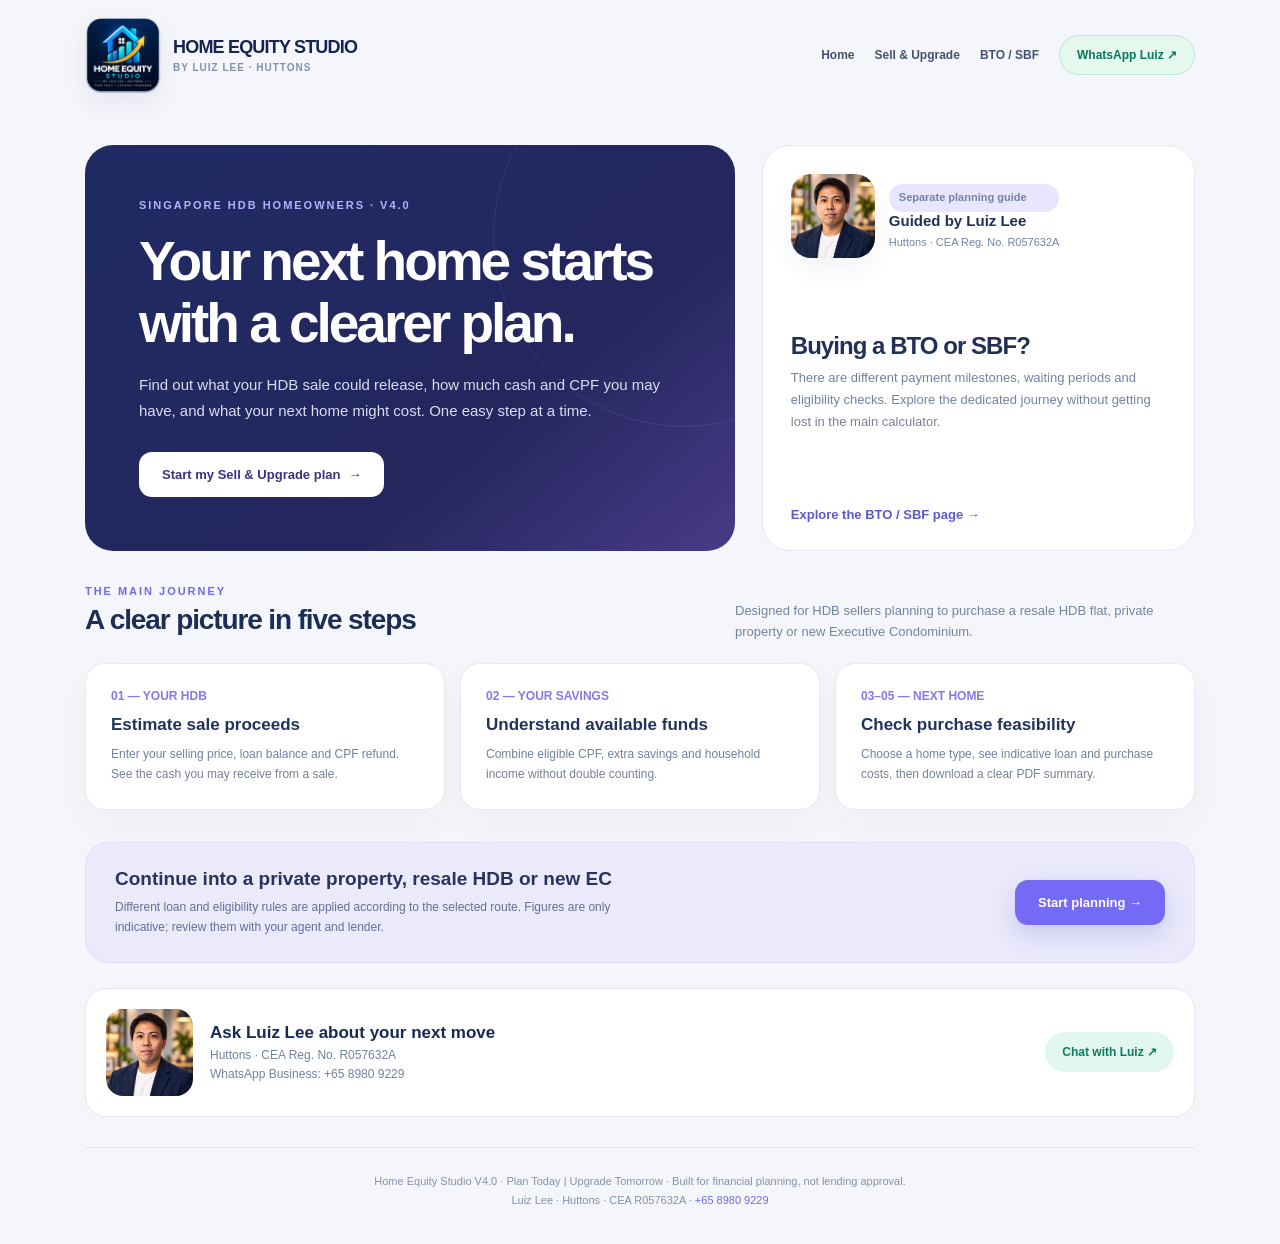
==== index.html @ 239b0c5e "Add files via upload" ====
<!doctype html><html lang="en-SG"><head><meta charset="utf-8"><meta name="viewport" content="width=device-width,initial-scale=1"><meta name="robots" content="index,follow"><title>Home Equity Studio | Singapore HDB Sell & Upgrade Calculator</title><meta name="description" content="Plan your HDB sale and next home in guided steps. Compare resale HDB, private property and new EC with indicative CPF and loan estimates."><link rel="canonical" href="https://hdb-mop-calculator.vercel.app/"><meta name="theme-color" content="#202b60"><meta property="og:title" content="Home Equity Studio | Singapore HDB Sell & Upgrade Calculator"><meta property="og:description" content="Plan your HDB sale and next home in guided steps. Compare resale HDB, private property and new EC with indicative CPF and loan estimates."><meta property="og:type" content="website"><style>
:root{font-family:Inter,"Segoe UI",Arial,sans-serif;color:#233452;--ink:#1c2851;--muted:#6f7d96;--accent:#665ce5}*{box-sizing:border-box}html{scroll-behavior:smooth}body{margin:0;background:#f5f6fb}a{text-decoration:none}button,input{font:inherit}.wrap{width:min(1110px,calc(100% - 32px));margin:0 auto}.nav{display:flex;align-items:center;justify-content:space-between;gap:10px;padding:17px 0}.brand{display:flex;align-items:center;gap:12px;min-width:0;color:#172451}.brand img{width:76px;height:76px;object-fit:contain;border-radius:16px;box-shadow:0 10px 22px #20306012}.brand b{display:block;font-size:18px;letter-spacing:-.045em}.brand small{display:block;font-size:10px;color:#8190ac;letter-spacing:.1em;font-weight:800;margin-top:4px}.navlinks{display:flex;align-items:center;gap:20px;font-size:12px;font-weight:800}.navlinks a{color:#435272}.navlinks .wa{background:#e4f8ee;border:1px solid #b7e8d2;color:#09775d;padding:12px 17px;border-radius:90px;white-space:nowrap}.eyebrow{font-size:11px;letter-spacing:.18em;color:#7168eb;font-weight:900;text-transform:uppercase}.hero{display:grid;grid-template-columns:1.2fr .8fr;gap:27px;align-items:stretch;margin:35px 0 34px}.hero-left{background:linear-gradient(140deg,#1f2b63,#25265e 65%,#483b87);color:white;border-radius:28px;padding:clamp(24px,4.5vw,54px);min-height:390px;position:relative;overflow:hidden}.hero-left:before{content:"";width:380px;height:380px;border:1px solid #ffffff14;border-radius:50%;position:absolute;right:-140px;top:-100px}.hero-left .eyebrow{color:#b6b1ff}.hero h1{font-size:clamp(35px,4.3vw,55px);line-height:1.12;letter-spacing:-.055em;margin:20px 0 18px;font-weight:900;max-width:650px}.hero p{font-size:15px;color:#d9ddf0;line-height:1.75;max-width:570px;margin:0 0 27px}.btn{display:inline-flex;justify-content:center;align-items:center;gap:8px;background:#746af5;color:white;padding:15px 23px;border-radius:13px;font-weight:850;font-size:13px;box-shadow:0 10px 24px #392fb22d}.btn:hover{background:#6559e1}.btn.alt{background:#fff;color:#393286;box-shadow:none}.hero-right{border:1px solid #e6e9f4;border-radius:28px;background:white;padding:28px;display:flex;flex-direction:column;justify-content:space-between;gap:18px}.hero-right .bigicon{width:72px;height:72px;background:#efeefe;color:#655cea;border-radius:21px;display:grid;place-items:center;font-size:32px}.hero-guide{display:flex;align-items:center;gap:14px}.hero-guide img{width:84px;height:84px;border-radius:20px;object-fit:cover;object-position:center 35%;box-shadow:0 10px 24px #1f2b630f}.hero-guide-copy{min-width:0}.hero-guide-copy strong{display:block;font-size:15px;line-height:1.25;color:#1f2f57}.hero-guide-copy span{display:block;font-size:11px;line-height:1.6;color:#74839f;margin-top:4px}.hero-right h2{margin:0;font-size:24px;letter-spacing:-.04em;color:#223058}.hero-right p{margin:7px 0 0;font-size:13px;line-height:1.7;color:#75829e}.hero-right a{font-weight:850;color:#5c58d0;font-size:13px}.section-intro{display:flex;justify-content:space-between;align-items:end;margin:34px 0 20px;gap:14px}.section-intro h2{font-size:28px;letter-spacing:-.04em;margin:7px 0;color:#1d2e54}.section-intro p{color:#7383a0;font-size:13px;margin:0;max-width:460px;line-height:1.6}.cards{display:grid;grid-template-columns:repeat(3,minmax(0,1fr));gap:15px}.card{background:#fff;border:1px solid #e7eaf5;border-radius:20px;padding:25px;min-width:0;box-shadow:0 14px 30px #293a4b09}.card .number{color:#837aec;font-size:12px;font-weight:900}.card h3{color:#21325d;font-size:17px;margin:12px 0 9px}.card p{color:#728099;font-size:12px;line-height:1.7;margin:0}.card a{color:#5b57d7;font-size:12px;font-weight:900;display:block;margin-top:18px}.band{display:flex;align-items:center;justify-content:space-between;gap:22px;background:#eaeafb;border:1px solid #dbddfa;border-radius:23px;padding:25px 29px;margin:32px 0 25px}.band h2{font-size:19px;margin:0;color:#29335d}.band p{font-size:12px;line-height:1.6;color:#666e93;max-width:530px;margin:8px 0 0}.advisor{background:white;border:1px solid #e3e6f0;border-radius:21px;display:flex;gap:17px;align-items:center;padding:20px;margin:24px 0 30px}.advisor img{width:87px;height:87px;border-radius:17px;object-fit:cover;object-position:center 35%}.advisor strong{display:block;color:#182a53;font-size:17px}.advisor span{font-size:12px;color:#75819d;display:block;margin-top:5px}.advisor a{margin-left:auto;border-radius:50px;background:#e2f7ef;color:#087e5f;padding:13px 17px;font-size:12px;font-weight:900;white-space:nowrap}.footer{border-top:1px solid #e0e5f2;padding:24px 0 35px;text-align:center;color:#8691a7;font-size:11px;line-height:1.7}.footer a{color:#706ae0}.crumb{font-size:12px;color:#8490a6;margin:26px 0}.crumb a{color:#6c65c4}.pagehero{background:linear-gradient(135deg,#212d61,#39326e);border-radius:24px;padding:38px;color:white;margin-bottom:24px}.pagehero h1{font-size:clamp(30px,4vw,45px);letter-spacing:-.045em;margin:13px 0}.pagehero p{font-size:14px;max-width:740px;color:#d9dcef;line-height:1.7}.info-grid{display:grid;grid-template-columns:1fr 1fr;gap:18px}.feature{background:white;border-radius:21px;padding:27px;border:1px solid #e5e9f2}.feature h2{color:#24345c;font-size:20px;letter-spacing:-.035em;margin:0 0 12px}.feature p,.feature li{font-size:13px;line-height:1.8;color:#697995}.feature ul{padding-left:19px}.tag{display:inline-block;background:#e8e6ff;color:#5d57c5;border-radius:20px;padding:5px 10px;font-size:10px;font-weight:850}.note{background:#fff8e7;border:1px solid #f1e1ba;color:#805e26;border-radius:15px;padding:17px 21px;font-size:12px;line-height:1.7;margin:23px 0}.references{background:white;padding:22px;border:1px solid #e6eaf4;border-radius:18px;margin:22px 0}.references p{font-size:12px;line-height:1.7;color:#73819d}.references a{color:#605ac4;text-decoration:underline}
@media(max-width:800px){.hero{grid-template-columns:1fr}.hero-left{min-height:auto}.hero-right{min-height:200px}.cards{grid-template-columns:1fr 1fr}.info-grid{grid-template-columns:1fr}}
@media(max-width:580px){.wrap{width:calc(100% - 26px)}.nav{gap:8px}.brand{gap:7px}.brand img{width:54px;height:54px}.brand b{font-size:13px}.brand small{font-size:8px;letter-spacing:0}.navlinks{gap:7px}.navlinks a:not(.wa){display:none}.navlinks .wa{padding:9px;font-size:10px}.hero{margin:15px 0 25px}.hero-left,.hero-right{padding:26px 22px;border-radius:19px}.hero-left h1{font-size:34px}.hero-left p{font-size:12px}.hero-guide img{width:72px;height:72px;border-radius:18px}.hero-guide-copy strong{font-size:14px}.hero-guide-copy span{font-size:10px}.section-intro{display:block}.section-intro h2{font-size:24px}.cards{grid-template-columns:1fr}.card{padding:22px}.band{display:block;padding:23px}.band .btn{margin-top:16px}.advisor{padding:15px;gap:11px;flex-wrap:wrap}.advisor img{width:73px;height:73px}.advisor strong{font-size:14px}.advisor a{margin:0;width:100%;text-align:center}.pagehero{padding:28px 24px}}
</style></head><body><div class="wrap"><header class="nav"><a href="index.html" class="brand"><img src="assets/home-equity-logo.webp" width="62" height="62" alt="Home Equity Studio logo"><div><b>HOME EQUITY STUDIO</b><small>BY LUIZ LEE · HUTTONS</small></div></a><nav class="navlinks"><a href="index.html">Home</a><a href="sell-upgrade.html">Sell &amp; Upgrade</a><a href="bto-sbf.html">BTO / SBF</a><a class="wa" href="https://wa.me/6589809229?text=Hi%20Luiz%2C%20I%20have%20a%20property%20planning%20question." target="_blank" rel="noopener">WhatsApp Luiz ↗</a></nav></header><main><section class="hero"><div class="hero-left"><div class="eyebrow">SINGAPORE HDB HOMEOWNERS · V4.0</div><h1>Your next home starts with a clearer plan.</h1><p>Find out what your HDB sale could release, how much cash and CPF you may have, and what your next home might cost. One easy step at a time.</p><a href="sell-upgrade.html" class="btn alt">Start my Sell &amp; Upgrade plan <span aria-hidden="true">→</span></a></div><div class="hero-right"><div class="hero-guide"><img src="assets/luiz-lee.webp" alt="Luiz Lee, Huttons property advisor"><div class="hero-guide-copy"><span class="tag">Separate planning guide</span><strong>Guided by Luiz Lee</strong><span>Huttons · CEA Reg. No. R057632A</span></div></div><div><h2>Buying a BTO or SBF?</h2><p>There are different payment milestones, waiting periods and eligibility checks. Explore the dedicated journey without getting lost in the main calculator.</p></div><a href="bto-sbf.html">Explore the BTO / SBF page →</a></div></section>
<div class="section-intro"><div><div class="eyebrow">THE MAIN JOURNEY</div><h2>A clear picture in five steps</h2></div><p>Designed for HDB sellers planning to purchase a resale HDB flat, private property or new Executive Condominium.</p></div><div class="cards"><div class="card"><div class="number">01 — YOUR HDB</div><h3>Estimate sale proceeds</h3><p>Enter your selling price, loan balance and CPF refund. See the cash you may receive from a sale.</p></div><div class="card"><div class="number">02 — YOUR SAVINGS</div><h3>Understand available funds</h3><p>Combine eligible CPF, extra savings and household income without double counting.</p></div><div class="card"><div class="number">03–05 — NEXT HOME</div><h3>Check purchase feasibility</h3><p>Choose a home type, see indicative loan and purchase costs, then download a clear PDF summary.</p></div></div>
<div class="band"><div><h2>Continue into a private property, resale HDB or new EC</h2><p>Different loan and eligibility rules are applied according to the selected route. Figures are only indicative; review them with your agent and lender.</p></div><a href="sell-upgrade.html" class="btn">Start planning →</a></div>
<div class="advisor"><img src="assets/luiz-lee.webp" alt="Luiz Lee, Huttons property advisor"><div><strong>Ask Luiz Lee about your next move</strong><span>Huttons · CEA Reg. No. R057632A</span><span>WhatsApp Business: +65 8980 9229</span></div><a href="https://wa.me/6589809229?text=Hi%20Luiz%2C%20I%20would%20like%20some%20guidance%20on%20my%20HDB%20sale%20and%20next%20home." target="_blank" rel="noopener">Chat with Luiz ↗</a></div></main><footer class="footer">Home Equity Studio V4.0 · Plan Today | Upgrade Tomorrow · Built for financial planning, not lending approval.<br>Luiz Lee · Huttons · CEA R057632A · <a href="https://wa.me/6589809229">+65 8980 9229</a></footer></div></body></html>
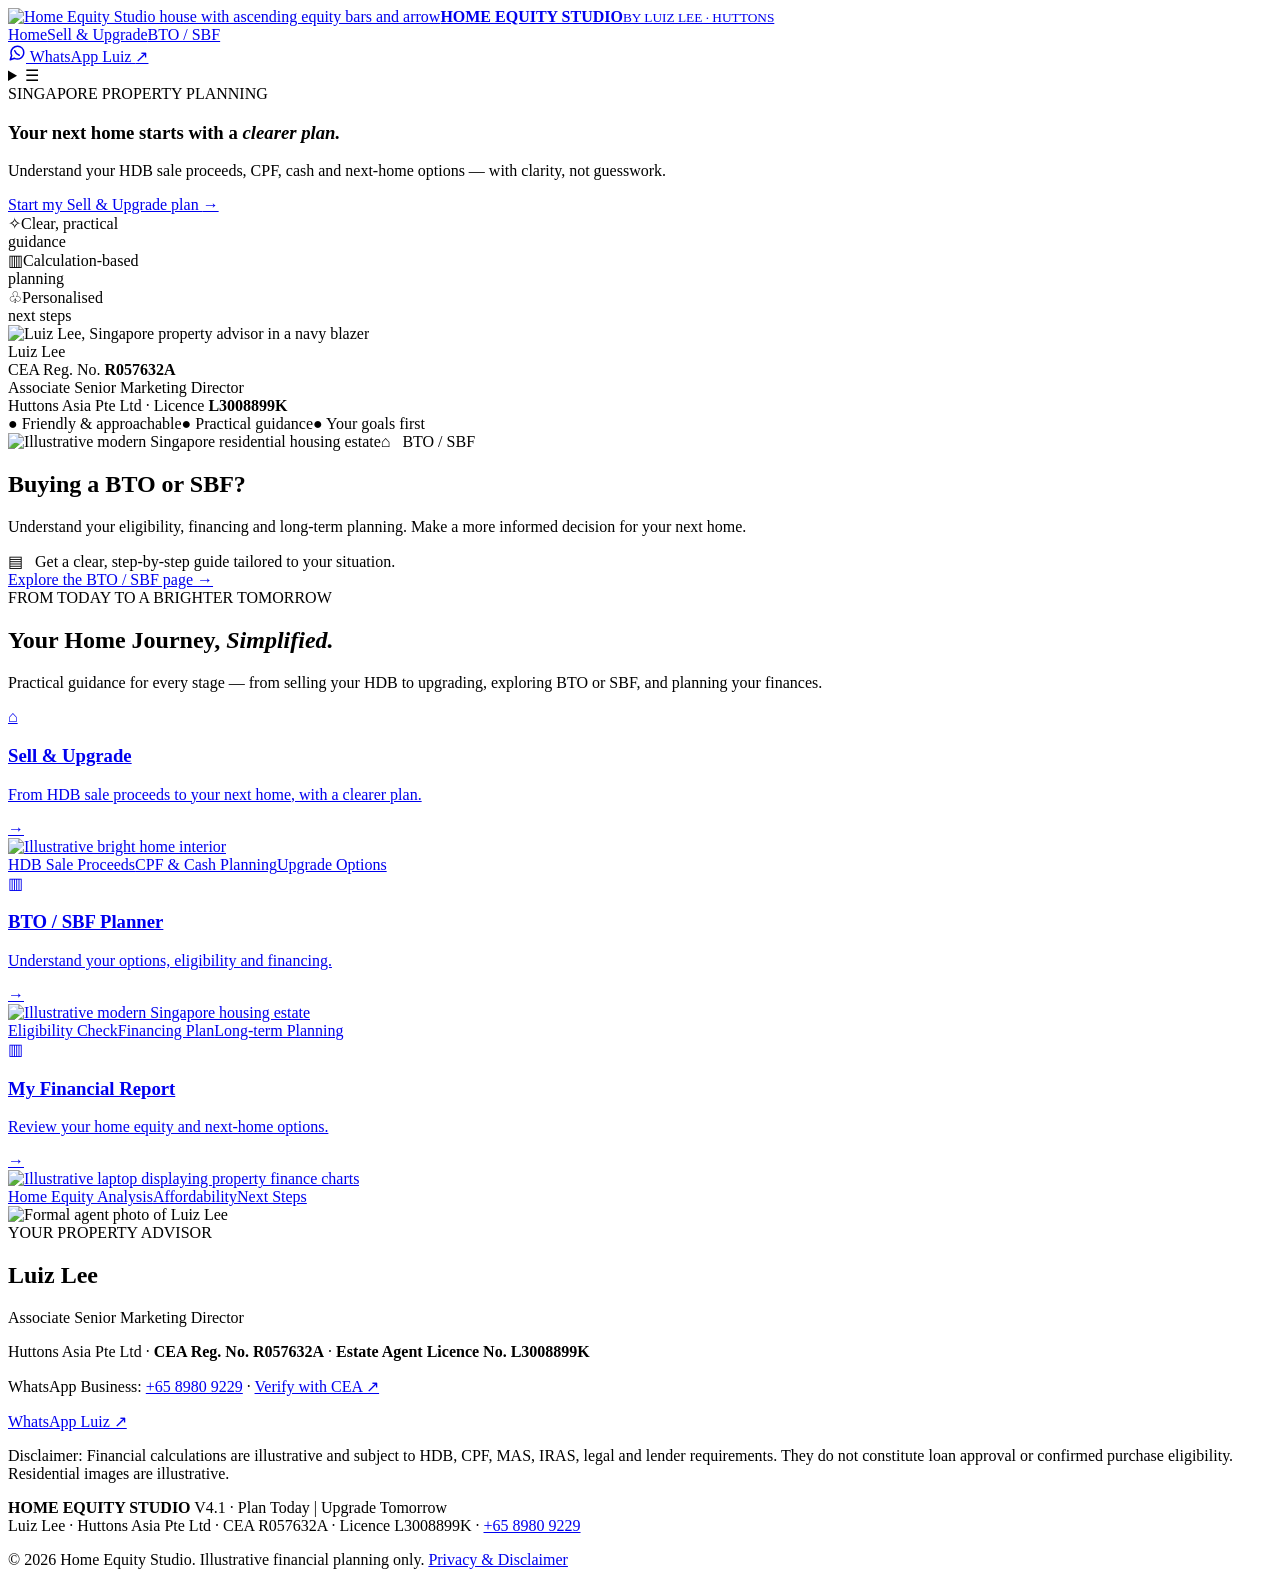
==== commit 15271b5b: "Add files via upload" ====
--- a/index.html
+++ b/index.html
@@ -1,8 +1,65 @@
-<!doctype html><html lang="en-SG"><head><meta charset="utf-8"><meta name="viewport" content="width=device-width,initial-scale=1"><meta name="robots" content="index,follow"><title>Home Equity Studio | Singapore HDB Sell & Upgrade Calculator</title><meta name="description" content="Plan your HDB sale and next home in guided steps. Compare resale HDB, private property and new EC with indicative CPF and loan estimates."><link rel="canonical" href="https://hdb-mop-calculator.vercel.app/"><meta name="theme-color" content="#202b60"><meta property="og:title" content="Home Equity Studio | Singapore HDB Sell & Upgrade Calculator"><meta property="og:description" content="Plan your HDB sale and next home in guided steps. Compare resale HDB, private property and new EC with indicative CPF and loan estimates."><meta property="og:type" content="website"><style>
-:root{font-family:Inter,"Segoe UI",Arial,sans-serif;color:#233452;--ink:#1c2851;--muted:#6f7d96;--accent:#665ce5}*{box-sizing:border-box}html{scroll-behavior:smooth}body{margin:0;background:#f5f6fb}a{text-decoration:none}button,input{font:inherit}.wrap{width:min(1110px,calc(100% - 32px));margin:0 auto}.nav{display:flex;align-items:center;justify-content:space-between;gap:10px;padding:17px 0}.brand{display:flex;align-items:center;gap:12px;min-width:0;color:#172451}.brand img{width:76px;height:76px;object-fit:contain;border-radius:16px;box-shadow:0 10px 22px #20306012}.brand b{display:block;font-size:18px;letter-spacing:-.045em}.brand small{display:block;font-size:10px;color:#8190ac;letter-spacing:.1em;font-weight:800;margin-top:4px}.navlinks{display:flex;align-items:center;gap:20px;font-size:12px;font-weight:800}.navlinks a{color:#435272}.navlinks .wa{background:#e4f8ee;border:1px solid #b7e8d2;color:#09775d;padding:12px 17px;border-radius:90px;white-space:nowrap}.eyebrow{font-size:11px;letter-spacing:.18em;color:#7168eb;font-weight:900;text-transform:uppercase}.hero{display:grid;grid-template-columns:1.2fr .8fr;gap:27px;align-items:stretch;margin:35px 0 34px}.hero-left{background:linear-gradient(140deg,#1f2b63,#25265e 65%,#483b87);color:white;border-radius:28px;padding:clamp(24px,4.5vw,54px);min-height:390px;position:relative;overflow:hidden}.hero-left:before{content:"";width:380px;height:380px;border:1px solid #ffffff14;border-radius:50%;position:absolute;right:-140px;top:-100px}.hero-left .eyebrow{color:#b6b1ff}.hero h1{font-size:clamp(35px,4.3vw,55px);line-height:1.12;letter-spacing:-.055em;margin:20px 0 18px;font-weight:900;max-width:650px}.hero p{font-size:15px;color:#d9ddf0;line-height:1.75;max-width:570px;margin:0 0 27px}.btn{display:inline-flex;justify-content:center;align-items:center;gap:8px;background:#746af5;color:white;padding:15px 23px;border-radius:13px;font-weight:850;font-size:13px;box-shadow:0 10px 24px #392fb22d}.btn:hover{background:#6559e1}.btn.alt{background:#fff;color:#393286;box-shadow:none}.hero-right{border:1px solid #e6e9f4;border-radius:28px;background:white;padding:28px;display:flex;flex-direction:column;justify-content:space-between;gap:18px}.hero-right .bigicon{width:72px;height:72px;background:#efeefe;color:#655cea;border-radius:21px;display:grid;place-items:center;font-size:32px}.hero-guide{display:flex;align-items:center;gap:14px}.hero-guide img{width:84px;height:84px;border-radius:20px;object-fit:cover;object-position:center 35%;box-shadow:0 10px 24px #1f2b630f}.hero-guide-copy{min-width:0}.hero-guide-copy strong{display:block;font-size:15px;line-height:1.25;color:#1f2f57}.hero-guide-copy span{display:block;font-size:11px;line-height:1.6;color:#74839f;margin-top:4px}.hero-right h2{margin:0;font-size:24px;letter-spacing:-.04em;color:#223058}.hero-right p{margin:7px 0 0;font-size:13px;line-height:1.7;color:#75829e}.hero-right a{font-weight:850;color:#5c58d0;font-size:13px}.section-intro{display:flex;justify-content:space-between;align-items:end;margin:34px 0 20px;gap:14px}.section-intro h2{font-size:28px;letter-spacing:-.04em;margin:7px 0;color:#1d2e54}.section-intro p{color:#7383a0;font-size:13px;margin:0;max-width:460px;line-height:1.6}.cards{display:grid;grid-template-columns:repeat(3,minmax(0,1fr));gap:15px}.card{background:#fff;border:1px solid #e7eaf5;border-radius:20px;padding:25px;min-width:0;box-shadow:0 14px 30px #293a4b09}.card .number{color:#837aec;font-size:12px;font-weight:900}.card h3{color:#21325d;font-size:17px;margin:12px 0 9px}.card p{color:#728099;font-size:12px;line-height:1.7;margin:0}.card a{color:#5b57d7;font-size:12px;font-weight:900;display:block;margin-top:18px}.band{display:flex;align-items:center;justify-content:space-between;gap:22px;background:#eaeafb;border:1px solid #dbddfa;border-radius:23px;padding:25px 29px;margin:32px 0 25px}.band h2{font-size:19px;margin:0;color:#29335d}.band p{font-size:12px;line-height:1.6;color:#666e93;max-width:530px;margin:8px 0 0}.advisor{background:white;border:1px solid #e3e6f0;border-radius:21px;display:flex;gap:17px;align-items:center;padding:20px;margin:24px 0 30px}.advisor img{width:87px;height:87px;border-radius:17px;object-fit:cover;object-position:center 35%}.advisor strong{display:block;color:#182a53;font-size:17px}.advisor span{font-size:12px;color:#75819d;display:block;margin-top:5px}.advisor a{margin-left:auto;border-radius:50px;background:#e2f7ef;color:#087e5f;padding:13px 17px;font-size:12px;font-weight:900;white-space:nowrap}.footer{border-top:1px solid #e0e5f2;padding:24px 0 35px;text-align:center;color:#8691a7;font-size:11px;line-height:1.7}.footer a{color:#706ae0}.crumb{font-size:12px;color:#8490a6;margin:26px 0}.crumb a{color:#6c65c4}.pagehero{background:linear-gradient(135deg,#212d61,#39326e);border-radius:24px;padding:38px;color:white;margin-bottom:24px}.pagehero h1{font-size:clamp(30px,4vw,45px);letter-spacing:-.045em;margin:13px 0}.pagehero p{font-size:14px;max-width:740px;color:#d9dcef;line-height:1.7}.info-grid{display:grid;grid-template-columns:1fr 1fr;gap:18px}.feature{background:white;border-radius:21px;padding:27px;border:1px solid #e5e9f2}.feature h2{color:#24345c;font-size:20px;letter-spacing:-.035em;margin:0 0 12px}.feature p,.feature li{font-size:13px;line-height:1.8;color:#697995}.feature ul{padding-left:19px}.tag{display:inline-block;background:#e8e6ff;color:#5d57c5;border-radius:20px;padding:5px 10px;font-size:10px;font-weight:850}.note{background:#fff8e7;border:1px solid #f1e1ba;color:#805e26;border-radius:15px;padding:17px 21px;font-size:12px;line-height:1.7;margin:23px 0}.references{background:white;padding:22px;border:1px solid #e6eaf4;border-radius:18px;margin:22px 0}.references p{font-size:12px;line-height:1.7;color:#73819d}.references a{color:#605ac4;text-decoration:underline}
-@media(max-width:800px){.hero{grid-template-columns:1fr}.hero-left{min-height:auto}.hero-right{min-height:200px}.cards{grid-template-columns:1fr 1fr}.info-grid{grid-template-columns:1fr}}
-@media(max-width:580px){.wrap{width:calc(100% - 26px)}.nav{gap:8px}.brand{gap:7px}.brand img{width:54px;height:54px}.brand b{font-size:13px}.brand small{font-size:8px;letter-spacing:0}.navlinks{gap:7px}.navlinks a:not(.wa){display:none}.navlinks .wa{padding:9px;font-size:10px}.hero{margin:15px 0 25px}.hero-left,.hero-right{padding:26px 22px;border-radius:19px}.hero-left h1{font-size:34px}.hero-left p{font-size:12px}.hero-guide img{width:72px;height:72px;border-radius:18px}.hero-guide-copy strong{font-size:14px}.hero-guide-copy span{font-size:10px}.section-intro{display:block}.section-intro h2{font-size:24px}.cards{grid-template-columns:1fr}.card{padding:22px}.band{display:block;padding:23px}.band .btn{margin-top:16px}.advisor{padding:15px;gap:11px;flex-wrap:wrap}.advisor img{width:73px;height:73px}.advisor strong{font-size:14px}.advisor a{margin:0;width:100%;text-align:center}.pagehero{padding:28px 24px}}
-</style></head><body><div class="wrap"><header class="nav"><a href="index.html" class="brand"><img src="assets/home-equity-logo.webp" width="62" height="62" alt="Home Equity Studio logo"><div><b>HOME EQUITY STUDIO</b><small>BY LUIZ LEE · HUTTONS</small></div></a><nav class="navlinks"><a href="index.html">Home</a><a href="sell-upgrade.html">Sell &amp; Upgrade</a><a href="bto-sbf.html">BTO / SBF</a><a class="wa" href="https://wa.me/6589809229?text=Hi%20Luiz%2C%20I%20have%20a%20property%20planning%20question." target="_blank" rel="noopener">WhatsApp Luiz ↗</a></nav></header><main><section class="hero"><div class="hero-left"><div class="eyebrow">SINGAPORE HDB HOMEOWNERS · V4.0</div><h1>Your next home starts with a clearer plan.</h1><p>Find out what your HDB sale could release, how much cash and CPF you may have, and what your next home might cost. One easy step at a time.</p><a href="sell-upgrade.html" class="btn alt">Start my Sell &amp; Upgrade plan <span aria-hidden="true">→</span></a></div><div class="hero-right"><div class="hero-guide"><img src="assets/luiz-lee.webp" alt="Luiz Lee, Huttons property advisor"><div class="hero-guide-copy"><span class="tag">Separate planning guide</span><strong>Guided by Luiz Lee</strong><span>Huttons · CEA Reg. No. R057632A</span></div></div><div><h2>Buying a BTO or SBF?</h2><p>There are different payment milestones, waiting periods and eligibility checks. Explore the dedicated journey without getting lost in the main calculator.</p></div><a href="bto-sbf.html">Explore the BTO / SBF page →</a></div></section>
-<div class="section-intro"><div><div class="eyebrow">THE MAIN JOURNEY</div><h2>A clear picture in five steps</h2></div><p>Designed for HDB sellers planning to purchase a resale HDB flat, private property or new Executive Condominium.</p></div><div class="cards"><div class="card"><div class="number">01 — YOUR HDB</div><h3>Estimate sale proceeds</h3><p>Enter your selling price, loan balance and CPF refund. See the cash you may receive from a sale.</p></div><div class="card"><div class="number">02 — YOUR SAVINGS</div><h3>Understand available funds</h3><p>Combine eligible CPF, extra savings and household income without double counting.</p></div><div class="card"><div class="number">03–05 — NEXT HOME</div><h3>Check purchase feasibility</h3><p>Choose a home type, see indicative loan and purchase costs, then download a clear PDF summary.</p></div></div>
-<div class="band"><div><h2>Continue into a private property, resale HDB or new EC</h2><p>Different loan and eligibility rules are applied according to the selected route. Figures are only indicative; review them with your agent and lender.</p></div><a href="sell-upgrade.html" class="btn">Start planning →</a></div>
-<div class="advisor"><img src="assets/luiz-lee.webp" alt="Luiz Lee, Huttons property advisor"><div><strong>Ask Luiz Lee about your next move</strong><span>Huttons · CEA Reg. No. R057632A</span><span>WhatsApp Business: +65 8980 9229</span></div><a href="https://wa.me/6589809229?text=Hi%20Luiz%2C%20I%20would%20like%20some%20guidance%20on%20my%20HDB%20sale%20and%20next%20home." target="_blank" rel="noopener">Chat with Luiz ↗</a></div></main><footer class="footer">Home Equity Studio V4.0 · Plan Today | Upgrade Tomorrow · Built for financial planning, not lending approval.<br>Luiz Lee · Huttons · CEA R057632A · <a href="https://wa.me/6589809229">+65 8980 9229</a></footer></div></body></html>+<!doctype html>
+<html lang="en-SG">
+<head>
+<meta charset="utf-8"><meta name="viewport" content="width=device-width, initial-scale=1">
+<title>Home Equity Studio | HDB Sell & Upgrade Planner Singapore</title>
+<meta name="description" content="Plan your HDB sale and next home in Singapore. Estimate proceeds, available CPF, cash and next-home affordability with the guided Home Equity Studio calculator by Luiz Lee of Huttons Asia Pte Ltd.">
+<link rel="canonical" href="https://hdb-mop-calculator.vercel.app/">
+<meta name="theme-color" content="#f6faff">
+<meta property="og:type" content="website"><meta property="og:title" content="Home Equity Studio — Your Next Home Starts with a Clearer Plan"><meta property="og:description" content="A guided Singapore HDB selling and upgrading calculator by Luiz Lee, Huttons Asia Pte Ltd.">
+<meta name="robots" content="index,follow"><meta name="author" content="Luiz Lee, Huttons Asia Pte Ltd">
+<link rel="icon" type="image/webp" href="assets/studio-symbol.webp">
+<script type="application/ld+json">{"@context":"https://schema.org","@type":"WebApplication","name":"Home Equity Studio","applicationCategory":"FinanceApplication","operatingSystem":"Web","url":"https://hdb-mop-calculator.vercel.app/","description":"Illustrative Singapore HDB sale and next-home affordability planning","inLanguage":"en-SG","isAccessibleForFree":true,"author":{"@type":"Person","name":"Luiz Lee","identifier":"R057632A"},"publisher":{"@type":"Organization","name":"Huttons Asia Pte Ltd"}}</script>
+<link rel="stylesheet" href="assets/v41-theme.css"><link rel="stylesheet" href="assets/v41-approved.css">
+</head>
+<body class="home-approved">
+<div class="site-shell">
+  <section class="home-top" aria-label="Welcome to Home Equity Studio">
+    <header class="site-header">
+      <a class="site-brand" href="index.html" aria-label="Home Equity Studio homepage"><img src="assets/studio-symbol.webp" alt="Home Equity Studio house with ascending equity bars and arrow" width="74" height="74"><span><strong>HOME EQUITY STUDIO</strong><small>BY LUIZ LEE · HUTTONS</small></span></a>
+      <nav class="site-nav" aria-label="Main navigation"><a class="active" href="index.html" aria-current="page">Home</a><a href="sell-upgrade.html">Sell &amp; Upgrade</a><a href="bto-sbf.html">BTO / SBF</a></nav>
+      <a class="site-wa" href="https://wa.me/6589809229?text=Hi%20Luiz%2C%20I%20would%20like%20to%20discuss%20my%20property%20planning." target="_blank" rel="noopener noreferrer"><svg class="wa-symbol" xmlns="http://www.w3.org/2000/svg" width="18" height="18" viewBox="0 0 24 24" fill="none" stroke="currentColor" stroke-width="2" stroke-linecap="round" stroke-linejoin="round" aria-hidden="true"><path d="M21 11.5a8.38 8.38 0 0 1-.9 3.8A8.5 8.5 0 0 1 12.5 20a8.38 8.38 0 0 1-3.8-.9L3 21l1.9-5.7A8.38 8.38 0 0 1 4 11.5 8.5 8.5 0 0 1 12.5 3H13a8.5 8.5 0 0 1 8 8v.5Z"/><path d="M9 9c1 3 3 5 6 6"/></svg> WhatsApp Luiz <span aria-hidden="true">↗</span></a>
+      <details class="mobile-menu"><summary aria-label="Open menu">☰</summary><nav aria-label="Mobile navigation"><a href="index.html">Home</a><a href="sell-upgrade.html">Sell &amp; Upgrade</a><a href="bto-sbf.html">BTO / SBF</a><a href="#advisor">About Luiz</a></nav></details>
+    </header>
+    <main>
+      <section class="hero-v41" aria-labelledby="hero-heading">
+        <div class="hero-copy">
+          <span class="eyebrow">SINGAPORE PROPERTY PLANNING</span>
+          <h1 id="hero-heading">Your next home starts with a <em>clearer plan.</em></h1>
+          <p>Understand your HDB sale proceeds, CPF, cash and next-home options — with clarity, not guesswork.</p>
+          <a class="primary-cta" href="sell-upgrade.html">Start my Sell &amp; Upgrade plan <span aria-hidden="true">→</span></a>
+          <div class="hero-trust"><div><span class="trust-icon">✧</span><span>Clear, practical<br>guidance</span></div><div><span class="trust-icon">▥</span><span>Calculation-based<br>planning</span></div><div><span class="trust-icon">♧</span><span>Personalised<br>next steps</span></div></div>
+        </div>
+        <div class="hero-portrait">
+          <img src="assets/luiz-casual.webp" alt="Luiz Lee, Singapore property advisor in a navy blazer" width="941" height="1672" fetchpriority="high">
+          <div class="portrait-overlay">
+            <div class="portrait-name">Luiz Lee</div>
+            <div class="portrait-agency">CEA Reg. No. <strong>R057632A</strong></div>
+            <div class="portrait-position">Associate Senior Marketing Director</div>
+            <div class="portrait-agency">Huttons Asia Pte Ltd · Licence <strong>L3008899K</strong></div>
+            <div class="portrait-benefits"><span>● Friendly &amp; approachable</span><span>● Practical guidance</span><span>● Your goals first</span></div>
+          </div>
+        </div>
+        <article class="bto-highlight">
+          <div class="bto-image-wrap"><img class="bto-highlight-image" src="assets/bto-homes-clean.webp" alt="Illustrative modern Singapore residential housing estate" width="800" height="460"><span class="bto-picture-label">⌂ &nbsp; BTO / SBF</span></div>
+          <div class="bto-highlight-body"><h2>Buying a BTO or SBF?</h2><p>Understand your eligibility, financing and long-term planning. Make a more informed decision for your next home.</p><div class="bto-note">▤ &nbsp; Get a clear, step-by-step guide tailored to your situation.</div><a href="bto-sbf.html">Explore the BTO / SBF page <span aria-hidden="true">→</span></a></div>
+        </article>
+      </section>
+      <section class="journeys" aria-labelledby="journeys-heading">
+        <span class="eyebrow">FROM TODAY TO A BRIGHTER TOMORROW</span>
+        <h2 id="journeys-heading">Your Home Journey, <em>Simplified.</em></h2>
+        <p class="journeys-intro">Practical guidance for every stage — from selling your HDB to upgrading, exploring BTO or SBF, and planning your finances.</p>
+        <div class="journey-grid">
+          <a class="journey-card" href="sell-upgrade.html"><div class="journey-title"><span class="circle-icon">⌂</span><div><h3>Sell &amp; Upgrade</h3><p>From HDB sale proceeds to your next home, with a clearer plan.</p></div><span class="arrow-chip">→</span></div><img src="assets/hdb-interior.webp" alt="Illustrative bright home interior" width="832" height="222"><div class="journey-pills"><span>HDB Sale Proceeds</span><span>CPF &amp; Cash Planning</span><span>Upgrade Options</span></div></a>
+          <a class="journey-card" href="bto-sbf.html"><div class="journey-title"><span class="circle-icon green">▥</span><div><h3>BTO / SBF Planner</h3><p>Understand your options, eligibility and financing.</p></div><span class="arrow-chip">→</span></div><img src="assets/hdb-estate.webp" alt="Illustrative modern Singapore housing estate" width="840" height="222"><div class="journey-pills"><span>Eligibility Check</span><span>Financing Plan</span><span>Long-term Planning</span></div></a>
+          <a class="journey-card" href="sell-upgrade.html"><div class="journey-title"><span class="circle-icon">▥</span><div><h3>My Financial Report</h3><p>Review your home equity and next-home options.</p></div><span class="arrow-chip">→</span></div><img src="assets/report-desk.webp" alt="Illustrative laptop displaying property finance charts" width="864" height="222"><div class="journey-pills"><span>Home Equity Analysis</span><span>Affordability</span><span>Next Steps</span></div></a>
+        </div>
+      </section>
+      <section class="advisor-section" id="advisor" aria-labelledby="advisor-heading"><img src="assets/luiz-formal-head.webp" alt="Formal agent photo of Luiz Lee" width="210" height="280"><div class="advisor-details"><span class="eyebrow">YOUR PROPERTY ADVISOR</span><h2 id="advisor-heading">Luiz Lee</h2><p class="advisor-role">Associate Senior Marketing Director</p><p>Huttons Asia Pte Ltd · <strong>CEA Reg. No. R057632A</strong> · <strong>Estate Agent Licence No. L3008899K</strong></p><p>WhatsApp Business: <a href="https://wa.me/6589809229" target="_blank" rel="noopener noreferrer">+65 8980 9229</a> · <a href="https://www.cea.gov.sg/consumers/engaging-a-property-agent/check-if-your-property-agent-is-registered/" target="_blank" rel="noopener noreferrer">Verify with CEA ↗</a></p></div><a class="advisor-action" href="https://wa.me/6589809229?text=Hi%20Luiz%2C%20I%20would%20like%20to%20discuss%20my%20property%20plan." target="_blank" rel="noopener noreferrer">WhatsApp Luiz ↗</a></section>
+      <p class="site-disclaimer">Disclaimer: Financial calculations are illustrative and subject to HDB, CPF, MAS, IRAS, legal and lender requirements. They do not constitute loan approval or confirmed purchase eligibility. Residential images are illustrative.</p>
+    </main>
+  </section>
+  <footer class="site-footer"><div><strong>HOME EQUITY STUDIO</strong> <span>V4.1 · Plan Today | Upgrade Tomorrow</span></div><div>Luiz Lee · Huttons Asia Pte Ltd · CEA R057632A · Licence L3008899K · <a href="https://wa.me/6589809229">+65 8980 9229</a></div><p>© 2026 Home Equity Studio. Illustrative financial planning only. <a href="privacy.html">Privacy &amp; Disclaimer</a></p></footer>
+</div>
+</body>
+</html>
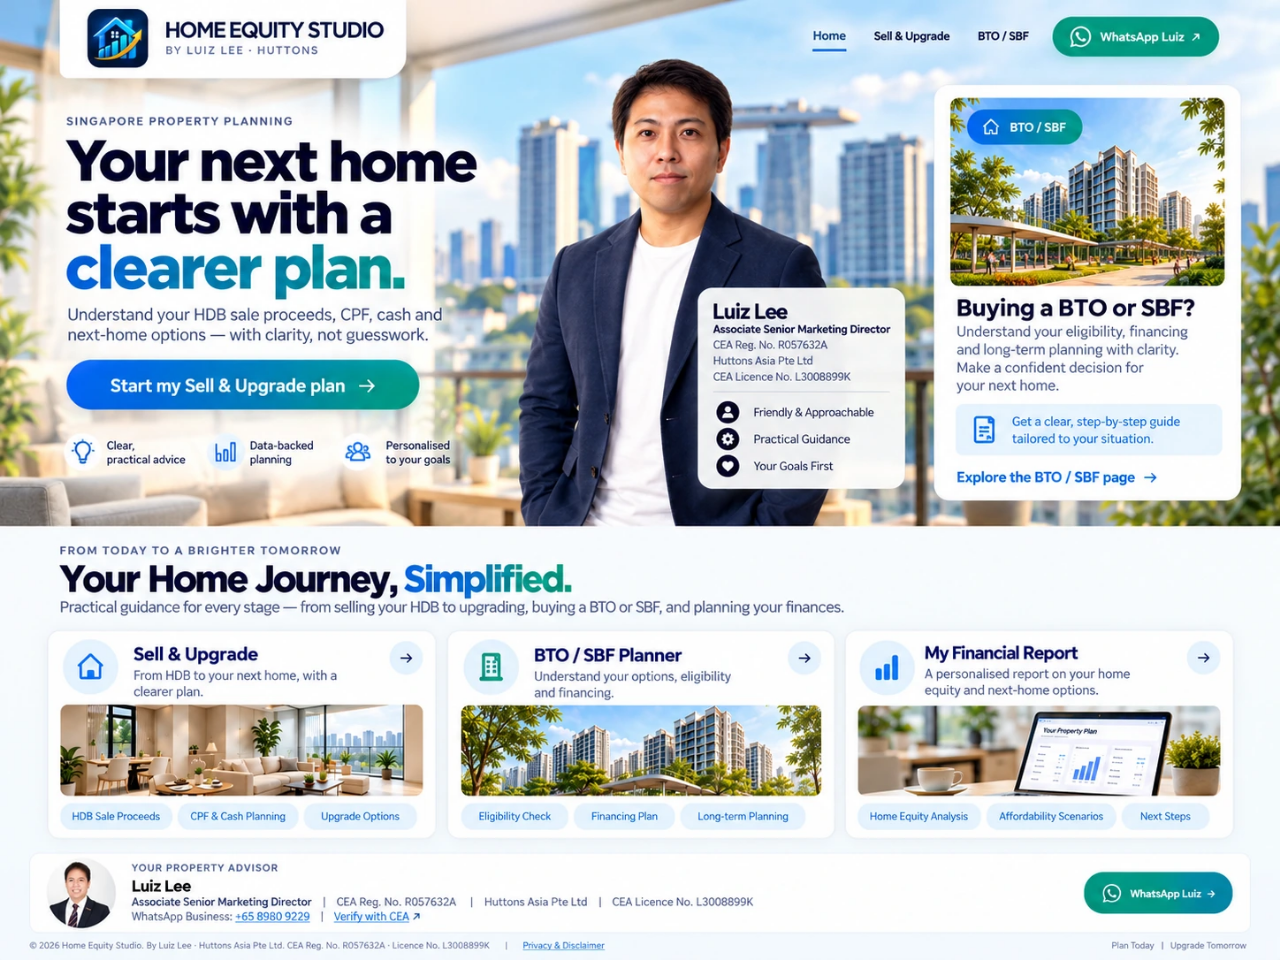
==== commit 4474f7d8: "v4.1" ====
--- a/index.html
+++ b/index.html
@@ -1,65 +1,126 @@
 <!doctype html>
 <html lang="en-SG">
 <head>
-<meta charset="utf-8"><meta name="viewport" content="width=device-width, initial-scale=1">
-<title>Home Equity Studio | HDB Sell & Upgrade Planner Singapore</title>
-<meta name="description" content="Plan your HDB sale and next home in Singapore. Estimate proceeds, available CPF, cash and next-home affordability with the guided Home Equity Studio calculator by Luiz Lee of Huttons Asia Pte Ltd.">
+<meta charset="UTF-8"><meta name="viewport" content="width=device-width, initial-scale=1, viewport-fit=cover">
+<title>Home Equity Studio | HDB Sale & Next-Home Planning Singapore</title>
+<meta name="description" content="Plan your HDB sale proceeds, cash, CPF and next home purchase. Guided Sell & Upgrade calculator, BTO/SBF planning and financial report by Luiz Lee, Huttons Asia, CEA R057632A.">
+<meta name="theme-color" content="#f4f8fc">
 <link rel="canonical" href="https://hdb-mop-calculator.vercel.app/">
-<meta name="theme-color" content="#f6faff">
-<meta property="og:type" content="website"><meta property="og:title" content="Home Equity Studio — Your Next Home Starts with a Clearer Plan"><meta property="og:description" content="A guided Singapore HDB selling and upgrading calculator by Luiz Lee, Huttons Asia Pte Ltd.">
-<meta name="robots" content="index,follow"><meta name="author" content="Luiz Lee, Huttons Asia Pte Ltd">
-<link rel="icon" type="image/webp" href="assets/studio-symbol.webp">
-<script type="application/ld+json">{"@context":"https://schema.org","@type":"WebApplication","name":"Home Equity Studio","applicationCategory":"FinanceApplication","operatingSystem":"Web","url":"https://hdb-mop-calculator.vercel.app/","description":"Illustrative Singapore HDB sale and next-home affordability planning","inLanguage":"en-SG","isAccessibleForFree":true,"author":{"@type":"Person","name":"Luiz Lee","identifier":"R057632A"},"publisher":{"@type":"Organization","name":"Huttons Asia Pte Ltd"}}</script>
-<link rel="stylesheet" href="assets/v41-theme.css"><link rel="stylesheet" href="assets/v41-approved.css">
+<meta property="og:title" content="Home Equity Studio — Plan Today | Upgrade Tomorrow">
+<meta property="og:description" content="A clearer way to plan your HDB sale, CPF and next home with Luiz Lee, Huttons Asia.">
+<meta property="og:type" content="website">
+<style>
+:root{font-family:Inter,"Segoe UI",Arial,sans-serif;--ink:#0e1e43;--blue:#076ddf;--teal:#06ae9f;--muted:#526a8f}
+*{box-sizing:border-box}html{scroll-behavior:smooth}body{margin:0;background:#f4f8fc;color:var(--ink)}a{text-decoration:none}a:focus-visible,button:focus-visible,summary:focus-visible{outline:3px solid #007fe4;outline-offset:3px}a,button{touch-action:manipulation}
+/* Faithful desktop rendition of the exact user-supplied approved design. Every hotspot is a real link. */
+.approved-desktop{width:min(1448px,100%);margin:0 auto;position:relative;line-height:0;box-shadow:0 16px 50px #1c416117;background:#fff}
+.approved-desktop>img{display:block;width:100%;height:auto}
+.hotspot{position:absolute;z-index:2;display:block;border-radius:12px;outline-offset:0}
+.hotspot:hover{background:#ffffff19;outline:2px solid #0877d073}
+.hotspot:focus-visible{outline:3px solid #087fe1;background:#ffffff30}
+.sr-only{position:absolute;overflow:hidden;width:1px;height:1px;padding:0;margin:-1px;border:0;clip:rect(0 0 0 0);white-space:nowrap}
+.mobile-site{display:none}
+@media(max-width:1100px){
+ .approved-desktop{display:none}.mobile-site{display:block}
+ :root{font-family:Inter,"Segoe UI",Arial,sans-serif}body{background:#f2f8fc}
+ .mobile-header{display:flex;align-items:center;gap:10px;padding:12px 16px;background:#fff;position:relative;z-index:4;box-shadow:0 2px 10px #1d395218}
+ .mobile-logo{width:53px;height:53px;border-radius:12px;object-fit:cover;flex:none}
+ .mobile-brand{min-width:0;flex:1}.mobile-brand strong{display:block;font-size:14px;line-height:1.15;font-weight:900;letter-spacing:-.04em;white-space:nowrap}.mobile-brand small{font-weight:700;letter-spacing:.13em;font-size:8px;color:#647ba4;display:block;margin-top:4px}
+ .mobile-whatsapp{display:flex;align-items:center;white-space:nowrap;padding:11px 12px;background:#00a783;color:#fff;font-size:11px;border-radius:24px;font-weight:800}
+ .mobile-nav{background:#fff;padding:0 16px 12px;display:flex;gap:16px;flex-wrap:wrap;font-size:12px;font-weight:700}
+ .mobile-nav a{color:#19355e}.mobile-nav a:first-child{color:#0066b5;border-bottom:2px solid #087bcd}
+ .mobile-hero{position:relative;overflow:hidden;background:linear-gradient(100deg,#ffffffd9 0%,#ffffffaa 50%,#ffffff45 100%),var(--hero-image) center/cover no-repeat;padding:30px 18px 24px}
+ .mobile-hero::before{content:'';position:absolute;inset:0;background:linear-gradient(180deg,#ffffffc9 0%,#fff8 52%,#edf9ffb5 100%);pointer-events:none}
+ .mobile-hero>*{position:relative;z-index:1}
+ .eyebrow{font-size:10px;letter-spacing:.18em;font-weight:900;color:#16386f;margin:0 0 9px}
+ h1{font-weight:900;font-size:clamp(34px,7vw,52px);line-height:1.05;letter-spacing:-.055em;margin:0;max-width:680px}
+ h1 span,.section-title span{color:#0785c0;background:linear-gradient(90deg,#036edb,#00b399);background-clip:text;-webkit-background-clip:text;-webkit-text-fill-color:transparent}
+ .hero-lede{font-size:14px;line-height:1.6;color:#1a3457;max-width:590px;margin:14px 0 20px}
+ .main-cta{display:inline-flex;align-items:center;justify-content:center;background:linear-gradient(100deg,#006fe2,#00ab92);padding:15px 18px;border-radius:15px;color:white;font-size:14px;font-weight:900;box-shadow:0 9px 22px #0878b345}
+ .mobile-portrait-area{display:grid;grid-template-columns:minmax(0,1fr) minmax(0,.92fr);align-items:end;gap:10px;margin:23px auto 0;max-width:550px}
+ .mobile-portrait{width:100%;height:260px;object-fit:cover;object-position:center 14%;border-radius:20px 20px 0 0;box-shadow:0 8px 24px #172c483b}
+ .hero-advisor{background:#fffffff0;padding:15px 13px;border-radius:17px;box-shadow:0 7px 25px #16385832;margin-bottom:12px;line-height:1.4}
+ .hero-advisor strong{font-size:19px;letter-spacing:-.035em;display:block}.hero-advisor small{font-size:10px;color:#3b5274;line-height:1.45;display:block}.hero-advisor ul{margin:10px 0 0;padding:0;list-style:none;font-size:10px;line-height:1.9;color:#1f395c}
+ .trust-row{display:grid;grid-template-columns:repeat(3,minmax(0,1fr));gap:7px;margin-top:20px}
+ .trust-row div{font-size:10px;line-height:1.35;font-weight:700;display:flex;align-items:center;gap:5px}.trust-row span{font-size:20px;color:#006fcf}
+ .mobile-inner{padding:18px 16px 30px;max-width:810px;margin:auto}
+ .bto-feature{display:grid;grid-template-columns: minmax(0,1fr) 1fr;gap:17px;background:white;border:1px solid #e1eaf4;border-radius:21px;padding:13px;align-items:center;margin-top:17px;box-shadow:0 8px 24px #2d527710}
+ .bto-feature img{width:100%;height:190px;object-fit:cover;border-radius:13px;display:block}
+ .bto-copy strong{display:block;font-size:18px;letter-spacing:-.04em}.bto-copy p{font-size:12px;line-height:1.6;color:#486181;margin:7px 0 13px}.bto-copy a{font-size:12px;color:#0567bb;font-weight:900}
+ .section-kicker{font-size:10px;color:#506b9b;letter-spacing:.18em;font-weight:900;margin:27px 0 7px}
+ .section-title{font-size:clamp(25px,5vw,38px);letter-spacing:-.052em;line-height:1.13;margin:0}
+ .section-description{font-size:12px;line-height:1.65;color:#4f6685;margin:8px 0 19px}
+ .journey-cards{display:grid;grid-template-columns:repeat(3,1fr);gap:12px}
+ .journey{display:flex;flex-direction:column;gap:9px;background:white;border:1px solid #dfe9f2;border-radius:17px;padding:13px;min-width:0;color:#122647;box-shadow:0 7px 18px #294c6f0d}
+ .journey strong{font-size:13px}.journey p{font-size:11px;line-height:1.55;margin:0;color:#526b8a}
+ .journey img{display:block;width:100%;height:125px;object-fit:cover;border-radius:10px}
+ .journey small{display:block;color:#0570b6;background:#e4f4fc;border-radius:20px;padding:5px 8px;font-size:9px;font-weight:700;align-self:flex-start}
+ .advisor-footer{background:#fff;display:flex;align-items:center;gap:13px;margin:23px 0 12px;padding:14px;border-radius:19px;border:1px solid #dbe8f1}
+ .advisor-footer img{height:78px;width:66px;border-radius:13px;object-fit:cover;object-position:center top;flex:none}
+ .advisor-footer-text{flex:1;min-width:0}.advisor-footer-text strong{font-size:16px;display:block}.advisor-footer-text p{font-size:10px;color:#4c6384;line-height:1.55;margin:4px 0}.advisor-footer-text a{font-weight:800;color:#0376bb}
+ .advisor-cta{font-size:10px;font-weight:800;color:white;background:#03a58c;padding:11px 12px;border-radius:24px;white-space:nowrap}
+ .mobile-footer{font-size:10px;color:#567093;line-height:1.7;display:flex;flex-wrap:wrap;justify-content:space-between;gap:8px;padding:8px 3px 25px}.mobile-footer a{color:#0577bd}
+}
+@media(max-width:550px){
+ .mobile-brand strong{font-size:12px}.mobile-whatsapp{padding:9px;font-size:9px}.mobile-logo{width:44px;height:44px}
+ .mobile-nav{gap:13px}.mobile-portrait{height:230px}.hero-advisor{padding:12px 10px}.hero-advisor strong{font-size:17px}
+ .bto-feature{grid-template-columns:1fr}.bto-feature img{height:170px}
+ .journey-cards{grid-template-columns:1fr}.journey{display:grid;grid-template-columns:105px 1fr;column-gap:12px;align-items:center}.journey img{grid-column:1;grid-row:1/span 3;height:104px}.journey strong,.journey p,.journey small{grid-column:2}
+ .advisor-footer{flex-wrap:wrap}.advisor-cta{width:100%;text-align:center}
+}
+@media(max-width:350px){.mobile-header{gap:6px;padding:10px}.mobile-brand strong{font-size:10px}.mobile-brand small{font-size:7px}.mobile-whatsapp{font-size:8px;padding:8px}.mobile-logo{width:38px;height:38px}.mobile-portrait-area{grid-template-columns:1fr 1fr}.mobile-portrait{height:195px}.hero-advisor strong{font-size:14px}.hero-advisor small{font-size:9px}.hero-advisor ul{font-size:9px}}
+</style>
 </head>
-<body class="home-approved">
-<div class="site-shell">
-  <section class="home-top" aria-label="Welcome to Home Equity Studio">
-    <header class="site-header">
-      <a class="site-brand" href="index.html" aria-label="Home Equity Studio homepage"><img src="assets/studio-symbol.webp" alt="Home Equity Studio house with ascending equity bars and arrow" width="74" height="74"><span><strong>HOME EQUITY STUDIO</strong><small>BY LUIZ LEE · HUTTONS</small></span></a>
-      <nav class="site-nav" aria-label="Main navigation"><a class="active" href="index.html" aria-current="page">Home</a><a href="sell-upgrade.html">Sell &amp; Upgrade</a><a href="bto-sbf.html">BTO / SBF</a></nav>
-      <a class="site-wa" href="https://wa.me/6589809229?text=Hi%20Luiz%2C%20I%20would%20like%20to%20discuss%20my%20property%20planning." target="_blank" rel="noopener noreferrer"><svg class="wa-symbol" xmlns="http://www.w3.org/2000/svg" width="18" height="18" viewBox="0 0 24 24" fill="none" stroke="currentColor" stroke-width="2" stroke-linecap="round" stroke-linejoin="round" aria-hidden="true"><path d="M21 11.5a8.38 8.38 0 0 1-.9 3.8A8.5 8.5 0 0 1 12.5 20a8.38 8.38 0 0 1-3.8-.9L3 21l1.9-5.7A8.38 8.38 0 0 1 4 11.5 8.5 8.5 0 0 1 12.5 3H13a8.5 8.5 0 0 1 8 8v.5Z"/><path d="M9 9c1 3 3 5 6 6"/></svg> WhatsApp Luiz <span aria-hidden="true">↗</span></a>
-      <details class="mobile-menu"><summary aria-label="Open menu">☰</summary><nav aria-label="Mobile navigation"><a href="index.html">Home</a><a href="sell-upgrade.html">Sell &amp; Upgrade</a><a href="bto-sbf.html">BTO / SBF</a><a href="#advisor">About Luiz</a></nav></details>
-    </header>
-    <main>
-      <section class="hero-v41" aria-labelledby="hero-heading">
-        <div class="hero-copy">
-          <span class="eyebrow">SINGAPORE PROPERTY PLANNING</span>
-          <h1 id="hero-heading">Your next home starts with a <em>clearer plan.</em></h1>
-          <p>Understand your HDB sale proceeds, CPF, cash and next-home options — with clarity, not guesswork.</p>
-          <a class="primary-cta" href="sell-upgrade.html">Start my Sell &amp; Upgrade plan <span aria-hidden="true">→</span></a>
-          <div class="hero-trust"><div><span class="trust-icon">✧</span><span>Clear, practical<br>guidance</span></div><div><span class="trust-icon">▥</span><span>Calculation-based<br>planning</span></div><div><span class="trust-icon">♧</span><span>Personalised<br>next steps</span></div></div>
-        </div>
-        <div class="hero-portrait">
-          <img src="assets/luiz-casual.webp" alt="Luiz Lee, Singapore property advisor in a navy blazer" width="941" height="1672" fetchpriority="high">
-          <div class="portrait-overlay">
-            <div class="portrait-name">Luiz Lee</div>
-            <div class="portrait-agency">CEA Reg. No. <strong>R057632A</strong></div>
-            <div class="portrait-position">Associate Senior Marketing Director</div>
-            <div class="portrait-agency">Huttons Asia Pte Ltd · Licence <strong>L3008899K</strong></div>
-            <div class="portrait-benefits"><span>● Friendly &amp; approachable</span><span>● Practical guidance</span><span>● Your goals first</span></div>
-          </div>
-        </div>
-        <article class="bto-highlight">
-          <div class="bto-image-wrap"><img class="bto-highlight-image" src="assets/bto-homes-clean.webp" alt="Illustrative modern Singapore residential housing estate" width="800" height="460"><span class="bto-picture-label">⌂ &nbsp; BTO / SBF</span></div>
-          <div class="bto-highlight-body"><h2>Buying a BTO or SBF?</h2><p>Understand your eligibility, financing and long-term planning. Make a more informed decision for your next home.</p><div class="bto-note">▤ &nbsp; Get a clear, step-by-step guide tailored to your situation.</div><a href="bto-sbf.html">Explore the BTO / SBF page <span aria-hidden="true">→</span></a></div>
-        </article>
-      </section>
-      <section class="journeys" aria-labelledby="journeys-heading">
-        <span class="eyebrow">FROM TODAY TO A BRIGHTER TOMORROW</span>
-        <h2 id="journeys-heading">Your Home Journey, <em>Simplified.</em></h2>
-        <p class="journeys-intro">Practical guidance for every stage — from selling your HDB to upgrading, exploring BTO or SBF, and planning your finances.</p>
-        <div class="journey-grid">
-          <a class="journey-card" href="sell-upgrade.html"><div class="journey-title"><span class="circle-icon">⌂</span><div><h3>Sell &amp; Upgrade</h3><p>From HDB sale proceeds to your next home, with a clearer plan.</p></div><span class="arrow-chip">→</span></div><img src="assets/hdb-interior.webp" alt="Illustrative bright home interior" width="832" height="222"><div class="journey-pills"><span>HDB Sale Proceeds</span><span>CPF &amp; Cash Planning</span><span>Upgrade Options</span></div></a>
-          <a class="journey-card" href="bto-sbf.html"><div class="journey-title"><span class="circle-icon green">▥</span><div><h3>BTO / SBF Planner</h3><p>Understand your options, eligibility and financing.</p></div><span class="arrow-chip">→</span></div><img src="assets/hdb-estate.webp" alt="Illustrative modern Singapore housing estate" width="840" height="222"><div class="journey-pills"><span>Eligibility Check</span><span>Financing Plan</span><span>Long-term Planning</span></div></a>
-          <a class="journey-card" href="sell-upgrade.html"><div class="journey-title"><span class="circle-icon">▥</span><div><h3>My Financial Report</h3><p>Review your home equity and next-home options.</p></div><span class="arrow-chip">→</span></div><img src="assets/report-desk.webp" alt="Illustrative laptop displaying property finance charts" width="864" height="222"><div class="journey-pills"><span>Home Equity Analysis</span><span>Affordability</span><span>Next Steps</span></div></a>
-        </div>
-      </section>
-      <section class="advisor-section" id="advisor" aria-labelledby="advisor-heading"><img src="assets/luiz-formal-head.webp" alt="Formal agent photo of Luiz Lee" width="210" height="280"><div class="advisor-details"><span class="eyebrow">YOUR PROPERTY ADVISOR</span><h2 id="advisor-heading">Luiz Lee</h2><p class="advisor-role">Associate Senior Marketing Director</p><p>Huttons Asia Pte Ltd · <strong>CEA Reg. No. R057632A</strong> · <strong>Estate Agent Licence No. L3008899K</strong></p><p>WhatsApp Business: <a href="https://wa.me/6589809229" target="_blank" rel="noopener noreferrer">+65 8980 9229</a> · <a href="https://www.cea.gov.sg/consumers/engaging-a-property-agent/check-if-your-property-agent-is-registered/" target="_blank" rel="noopener noreferrer">Verify with CEA ↗</a></p></div><a class="advisor-action" href="https://wa.me/6589809229?text=Hi%20Luiz%2C%20I%20would%20like%20to%20discuss%20my%20property%20plan." target="_blank" rel="noopener noreferrer">WhatsApp Luiz ↗</a></section>
-      <p class="site-disclaimer">Disclaimer: Financial calculations are illustrative and subject to HDB, CPF, MAS, IRAS, legal and lender requirements. They do not constitute loan approval or confirmed purchase eligibility. Residential images are illustrative.</p>
-    </main>
+<body>
+<!-- Desktop: Exact approved artwork supplied by the owner, with positioned accessible functional links -->
+<main class="approved-desktop" aria-label="Home Equity Studio homepage">
+  <h1 class="sr-only">Home Equity Studio: Your next home starts with a clearer plan</h1>
+  <img id="approved" src="[data-uri]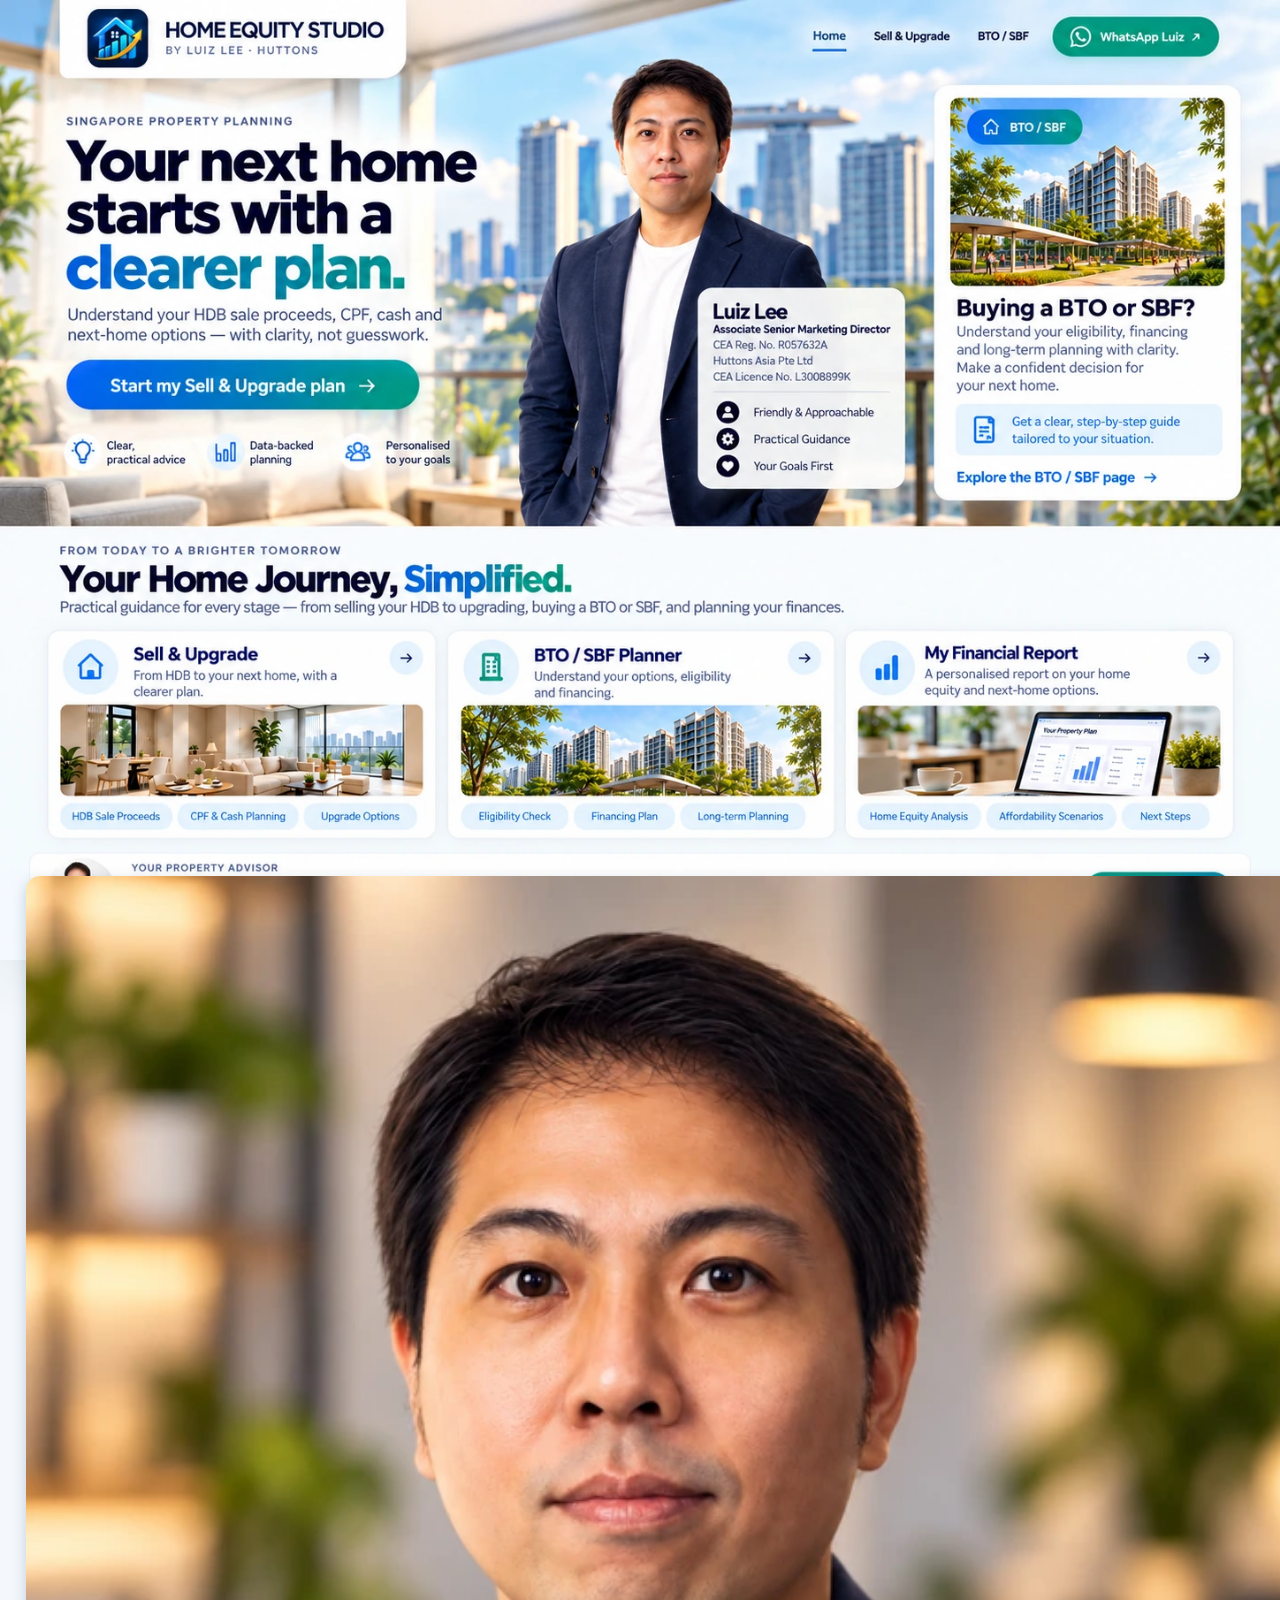
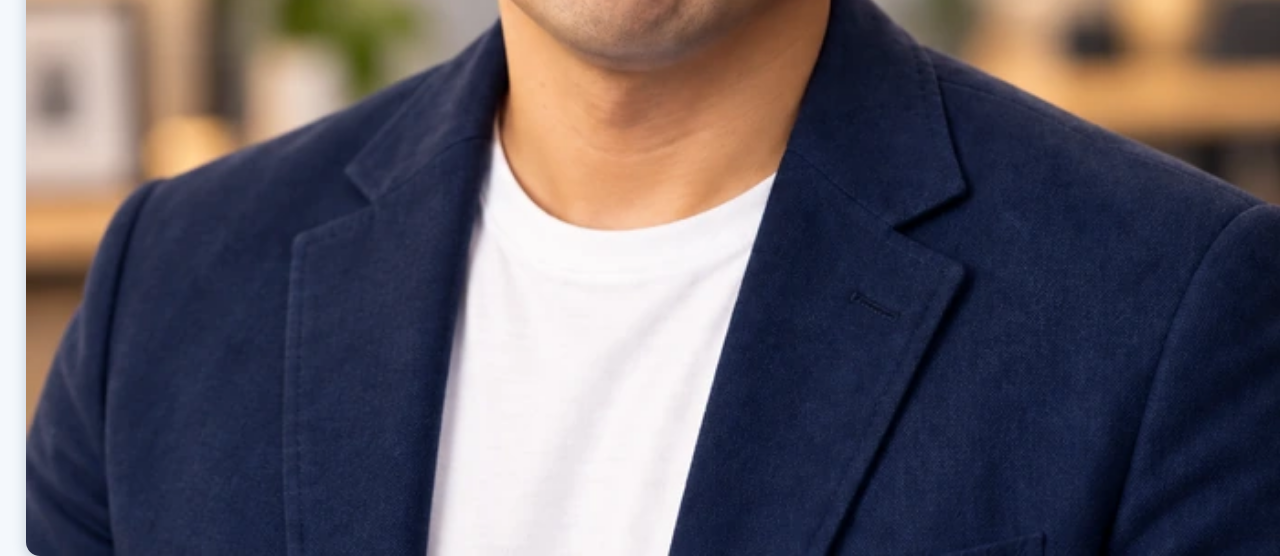
==== commit 7927441d: "v4.1.3 updated" ====
--- a/index.html
+++ b/index.html
@@ -15,9 +15,10 @@
 /* Faithful desktop rendition of the exact user-supplied approved design. Every hotspot is a real link. */
 .approved-desktop{width:min(1448px,100%);margin:0 auto;position:relative;line-height:0;box-shadow:0 16px 50px #1c416117;background:#fff}
 .approved-desktop>img{display:block;width:100%;height:auto}
+.desktop-profile-replacement{position:absolute;left:2.0%;top:91.2%;width:4.8%;height:6.5%;object-fit:cover;object-position:center 18%;border-radius:14px;box-shadow:0 5px 14px rgba(22,56,96,.22);pointer-events:none;z-index:1}
 .hotspot{position:absolute;z-index:2;display:block;border-radius:12px;outline-offset:0}
-.hotspot:hover{background:#ffffff19;outline:2px solid #0877d073}
-.hotspot:focus-visible{outline:3px solid #087fe1;background:#ffffff30}
+.hotspot:hover{background:transparent;outline:none}
+.hotspot:focus-visible{outline:3px solid #087fe1;outline-offset:-3px;background:#ffffff12}
 .sr-only{position:absolute;overflow:hidden;width:1px;height:1px;padding:0;margin:-1px;border:0;clip:rect(0 0 0 0);white-space:nowrap}
 .mobile-site{display:none}
 @media(max-width:1100px){
@@ -75,6 +76,7 @@
 <!-- Desktop: Exact approved artwork supplied by the owner, with positioned accessible functional links -->
 <main class="approved-desktop" aria-label="Home Equity Studio homepage">
   <h1 class="sr-only">Home Equity Studio: Your next home starts with a clearer plan</h1>
+  <img class="desktop-profile-replacement" src="assets/luiz-formal-head.webp" alt="Luiz Lee updated profile photo" aria-hidden="true">
   <img id="approved" src="[data-uri]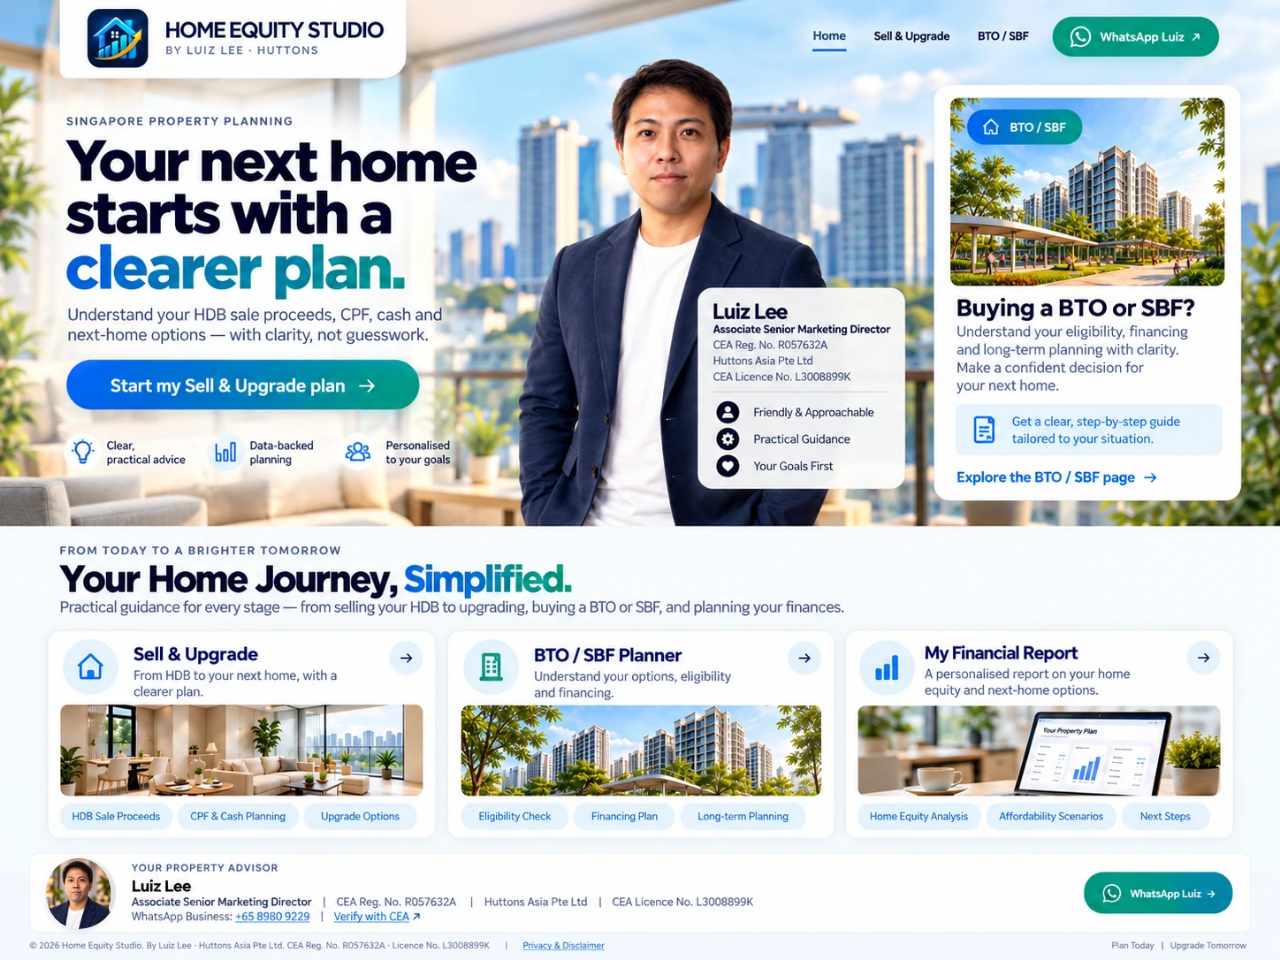
==== commit d2c1619c: "v4.1.3 updated" ====
--- a/index.html
+++ b/index.html
@@ -14,8 +14,13 @@
 *{box-sizing:border-box}html{scroll-behavior:smooth}body{margin:0;background:#f4f8fc;color:var(--ink)}a{text-decoration:none}a:focus-visible,button:focus-visible,summary:focus-visible{outline:3px solid #007fe4;outline-offset:3px}a,button{touch-action:manipulation}
 /* Faithful desktop rendition of the exact user-supplied approved design. Every hotspot is a real link. */
 .approved-desktop{width:min(1448px,100%);margin:0 auto;position:relative;line-height:0;box-shadow:0 16px 50px #1c416117;background:#fff}
-.approved-desktop>img{display:block;width:100%;height:auto}
-.desktop-profile-replacement{position:absolute;left:2.0%;top:91.2%;width:4.8%;height:6.5%;object-fit:cover;object-position:center 18%;border-radius:14px;box-shadow:0 5px 14px rgba(22,56,96,.22);pointer-events:none;z-index:1}
+.approved-desktop>img#approved{display:block;width:100%;height:auto}
+.approved-desktop>img.desktop-profile-replacement{
+  display:block;position:absolute;left:3.6%;top:89.4%;
+  width:5.1%;height:7.4%;object-fit:cover;object-position:center 33%;
+  border-radius:50%;box-shadow:0 2px 6px rgba(22,56,96,.12);
+  pointer-events:none;z-index:1;
+}
 .hotspot{position:absolute;z-index:2;display:block;border-radius:12px;outline-offset:0}
 .hotspot:hover{background:transparent;outline:none}
 .hotspot:focus-visible{outline:3px solid #087fe1;outline-offset:-3px;background:#ffffff12}
@@ -89,8 +94,8 @@
   <a class="hotspot" style="left:34.0%;top:63.9%;width:29.5%;height:21.0%" href="bto-sbf.html" aria-label="BTO and SBF financial planner"></a>
   <a class="hotspot" style="left:64.3%;top:63.9%;width:29.5%;height:21.0%" href="sell-upgrade.html" aria-label="My financial report: proceed to calculator results"></a>
   <a class="hotspot" style="left:82.4%;top:87.4%;width:12.5%;height:5.7%" href="https://wa.me/6589809229?text=Hi%20Luiz%2C%20I%20would%20like%20to%20discuss%20my%20property%20plan." target="_blank" rel="noopener noreferrer" aria-label="Chat with Luiz Lee on WhatsApp"></a>
-  <a class="hotspot" style="left:12.5%;top:89.5%;width:11.1%;height:2.8%" href="tel:+6589809229" aria-label="Call Luiz Lee at plus 65 8980 9229"></a>
-  <a class="hotspot" style="left:23.8%;top:89.5%;width:9.6%;height:2.7%" href="https://www.cea.gov.sg/consumers/engaging-a-property-agent/check-if-your-property-agent-is-registered/" target="_blank" rel="noopener noreferrer" aria-label="Verify Luiz Lee's registration with the Council for Estate Agencies"></a>
+  <a class="hotspot" style="left:17.1%;top:89.5%;width:8.2%;height:2.8%" href="tel:+6589809229" aria-label="Call Luiz Lee at plus 65 8980 9229"></a>
+  <a class="hotspot" style="left:25.7%;top:89.5%;width:10.1%;height:2.7%" href="https://www.cea.gov.sg/consumers/engaging-a-property-agent/check-if-your-property-agent-is-registered/" target="_blank" rel="noopener noreferrer" aria-label="Verify Luiz Lee's registration with the Council for Estate Agencies"></a>
   <a class="hotspot" style="left:48.7%;top:98.0%;width:8.3%;height:1.9%" href="privacy.html" aria-label="Privacy policy and disclaimer"></a>
 </main>
 <!-- Fully responsive semantic HTML for mobile and tablets (instead of unreadably shrinking desktop text) -->
